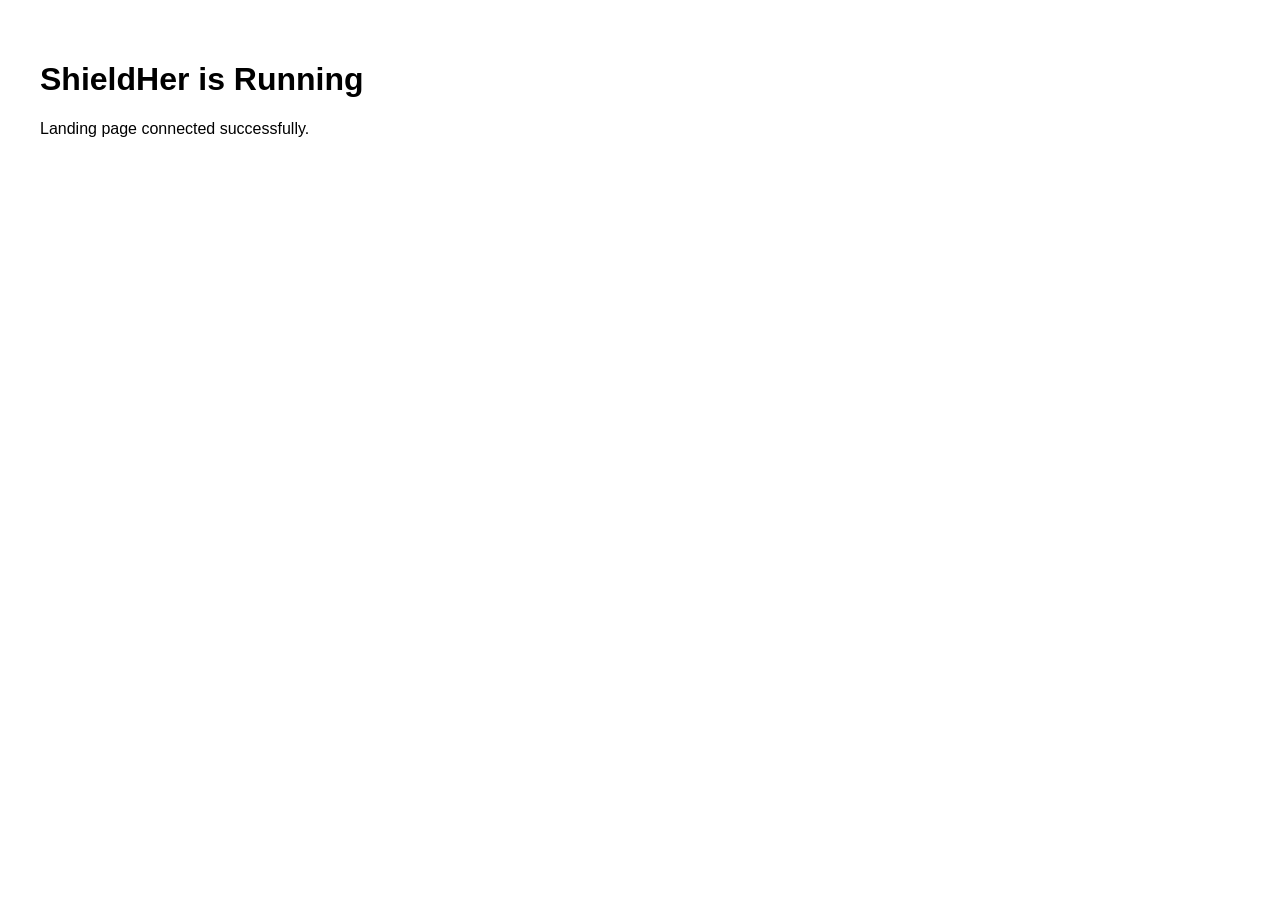
==== src/main/resources/static/index.html @ 0c0578a7 "SH-02: Fix PostgreSQL connection, configure public routes in SecurityConfig, and verify static front" ====
<!DOCTYPE html>
<html lang="en">
<head>
    <meta charset="UTF-8">
    <meta name="viewport" content="width=device-width, initial-scale=1.0">
    <title>ShieldHer</title>
</head>
<body style="font-family: sans-serif; padding: 2rem;">
<h1>ShieldHer is Running</h1>
<p>Landing page connected successfully.</p>
</body>
</html>
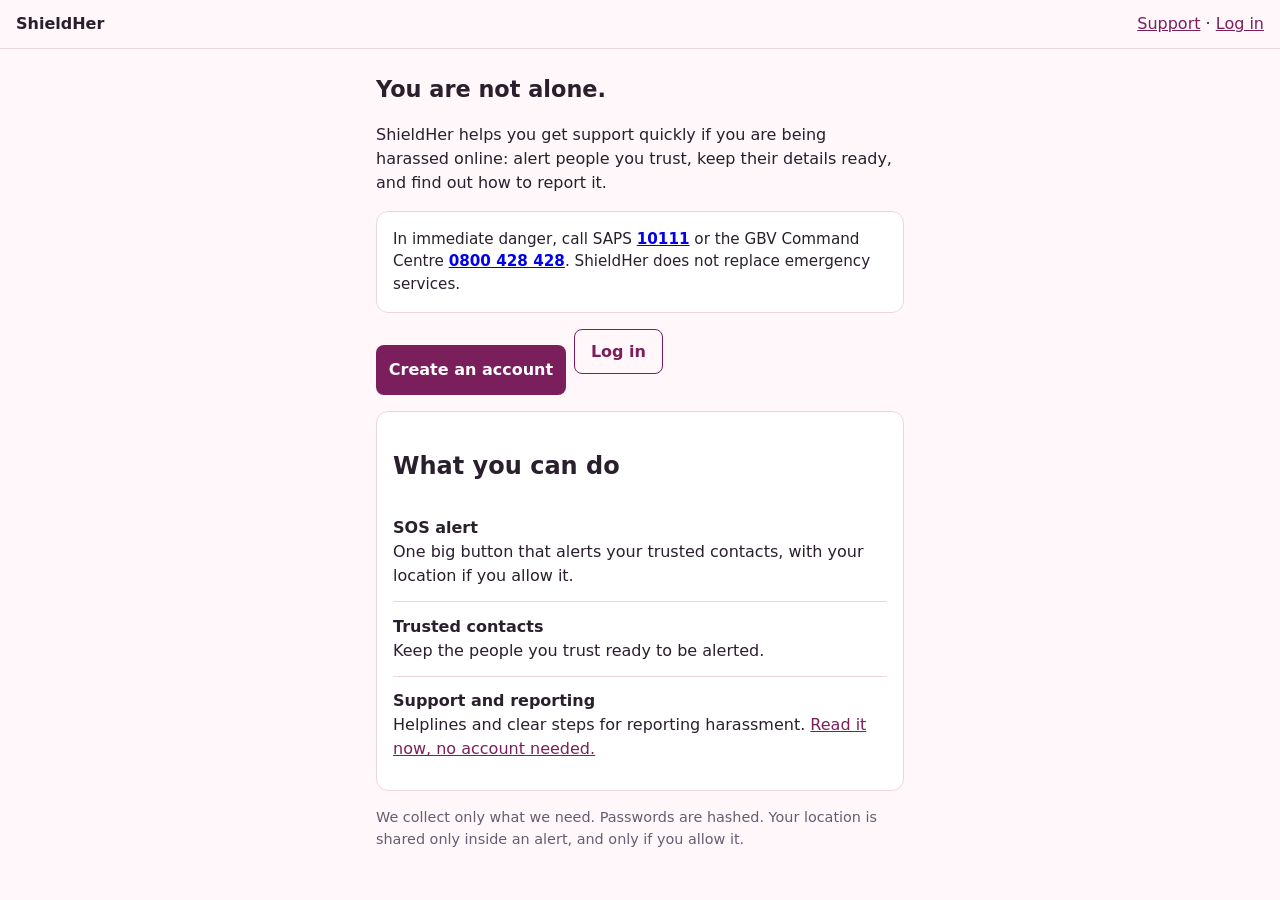
==== commit bd100991: "Add landing page and document resources endpoint" ====
--- a/src/main/resources/static/index.html
+++ b/src/main/resources/static/index.html
@@ -3,10 +3,43 @@
 <head>
     <meta charset="UTF-8">
     <meta name="viewport" content="width=device-width, initial-scale=1.0">
-    <title>ShieldHer</title>
+    <title>ShieldHer - Protecting her voice. Securing her digital world.</title>
+    <link rel="stylesheet" href="css/style.css">
 </head>
-<body style="font-family: sans-serif; padding: 2rem;">
-<h1>ShieldHer is Running</h1>
-<p>Landing page connected successfully.</p>
+<body>
+<header class="bar">
+    <strong>ShieldHer</strong>
+    <nav id="nav"><a href="resources.html">Support</a> &middot; <a href="login.html">Log in</a></nav>
+</header>
+<main>
+    <h1>You are not alone.</h1>
+    <p>ShieldHer helps you get support quickly if you are being harassed online: alert people you trust, keep their details ready, and find out how to report it.</p>
+
+    <p class="help card">In immediate danger, call SAPS <strong><a href="tel:10111">10111</a></strong> or the GBV Command Centre <strong><a href="tel:0800428428">0800 428 428</a></strong>. ShieldHer does not replace emergency services.</p>
+
+    <div class="actions" id="cta">
+        <a href="register.html"><button class="primary" type="button">Create an account</button></a>
+        <a href="login.html"><button class="secondary" type="button">Log in</button></a>
+    </div>
+
+    <section class="card">
+        <h2>What you can do</h2>
+        <ul class="contacts">
+            <li><span class="name">SOS alert</span><br>One big button that alerts your trusted contacts, with your location if you allow it.</li>
+            <li><span class="name">Trusted contacts</span><br>Keep the people you trust ready to be alerted.</li>
+            <li><span class="name">Support and reporting</span><br>Helplines and clear steps for reporting harassment. <a href="resources.html">Read it now, no account needed.</a></li>
+        </ul>
+    </section>
+
+    <p class="muted">We collect only what we need. Passwords are hashed. Your location is shared only inside an alert, and only if you allow it.</p>
+</main>
+<script src="js/api.js"></script>
+<script>
+  // Logged-in visitors go straight to the SOS screen.
+  if (getToken()) {
+    document.getElementById('nav').innerHTML = '<a href="dashboard.html">SOS</a> &middot; <a href="contacts.html">Contacts</a> &middot; <a href="resources.html">Support</a>';
+    document.getElementById('cta').innerHTML = '<a href="dashboard.html"><button class="primary" type="button">Go to SOS</button></a>';
+  }
+</script>
 </body>
-</html>+</html>
--- a/src/main/resources/static/css/style.css
+++ b/src/main/resources/static/css/style.css
@@ -0,0 +1,41 @@
+:root{--bg:#fff7f9;--fg:#2a1f2d;--muted:#6b5b70;--card:#fff;--line:#ead7de;--brand:#7a1f5c;--sos:#c4122f;--ok:#14663a;--warn:#8a5a00;--bad:#9b1c1c}
+@media (prefers-color-scheme:dark){:root{--bg:#1c1420;--fg:#f4e9f1;--muted:#bba9c0;--card:#281c2d;--line:#43304a;--brand:#e08cc4;--sos:#e0334f;--ok:#6fd49a;--warn:#f0c060;--bad:#ff8b8b}}
+*{box-sizing:border-box}
+body{margin:0;font-family:system-ui,-apple-system,"Segoe UI",sans-serif;background:var(--bg);color:var(--fg);line-height:1.5}
+main{max-width:560px;margin:0 auto;padding:1rem}
+header.bar{display:flex;justify-content:space-between;align-items:center;gap:.5rem;padding:.75rem 1rem;border-bottom:1px solid var(--line)}
+header.bar a,header.bar button{color:var(--brand);background:none;border:0;font:inherit;cursor:pointer;text-decoration:underline}
+h1{font-size:1.4rem;margin:.5rem 0}
+.card{background:var(--card);border:1px solid var(--line);border-radius:12px;padding:1rem;margin:1rem 0}
+label{display:block;margin:.75rem 0 .25rem;font-weight:600}
+input,textarea{width:100%;padding:.7rem;border:1px solid var(--line);border-radius:8px;font:inherit;background:var(--bg);color:var(--fg)}
+input[type=checkbox]{width:auto;margin-right:.5rem}
+.check{display:flex;align-items:flex-start;font-weight:400;margin:.75rem 0}
+button.primary{width:100%;margin-top:1rem;padding:.8rem;border:0;border-radius:8px;background:var(--brand);color:#fff;font:inherit;font-weight:600;cursor:pointer}
+button:disabled{opacity:.6;cursor:not-allowed}
+#sos-btn{display:block;width:min(70vw,260px);height:min(70vw,260px);margin:1rem auto;border-radius:50%;border:8px solid #fff;outline:4px solid var(--sos);background:var(--sos);color:#fff;font-size:2.4rem;font-weight:800;cursor:pointer;box-shadow:0 8px 24px rgba(196,18,47,.4)}
+#sos-btn:focus-visible{outline-offset:4px}
+.msg{padding:.75rem 1rem;border-radius:8px;margin:.75rem 0;border:1px solid var(--line);font-weight:600}
+.msg.ok{color:var(--ok);border-color:var(--ok)}
+.msg.warn{color:var(--warn);border-color:var(--warn)}
+.msg.bad{color:var(--bad);border-color:var(--bad)}
+.msg.info{color:var(--muted)}
+.msg small{display:block;font-weight:400;color:var(--muted);margin-top:.25rem}
+.field-error{color:var(--bad);font-size:.9rem;margin:.25rem 0 0}
+ul.alerts{list-style:none;margin:0;padding:0}
+ul.alerts li{padding:.6rem 0;border-top:1px solid var(--line)}
+ul.alerts li:first-child{border-top:0}
+.muted{color:var(--muted);font-size:.9rem}
+.badge{display:inline-block;padding:.1rem .5rem;border-radius:999px;border:1px solid currentColor;font-size:.8rem;font-weight:700}
+.badge.SENT{color:var(--ok)}.badge.FAILED{color:var(--bad)}.badge.NO_CONTACTS,.badge.PENDING{color:var(--warn)}
+.help{font-size:.95rem}
+button.secondary{padding:.6rem 1rem;border:1px solid var(--brand);border-radius:8px;background:none;color:var(--brand);font:inherit;font-weight:600;cursor:pointer}
+button.danger{padding:.6rem 1rem;border:1px solid var(--bad);border-radius:8px;background:none;color:var(--bad);font:inherit;font-weight:600;cursor:pointer}
+.actions{display:flex;gap:.5rem;flex-wrap:wrap;margin-top:.5rem}
+.actions.form{margin-top:1rem}.actions.form .primary{margin-top:0;flex:1}
+ul.contacts{list-style:none;margin:0;padding:0}
+ul.contacts li{padding:.8rem 0;border-top:1px solid var(--line)}
+ul.contacts li:first-child{border-top:0}
+ul.contacts .name{font-weight:700}
+ul.contacts a{color:var(--brand)}
+input[aria-invalid=true]{border-color:var(--bad)}
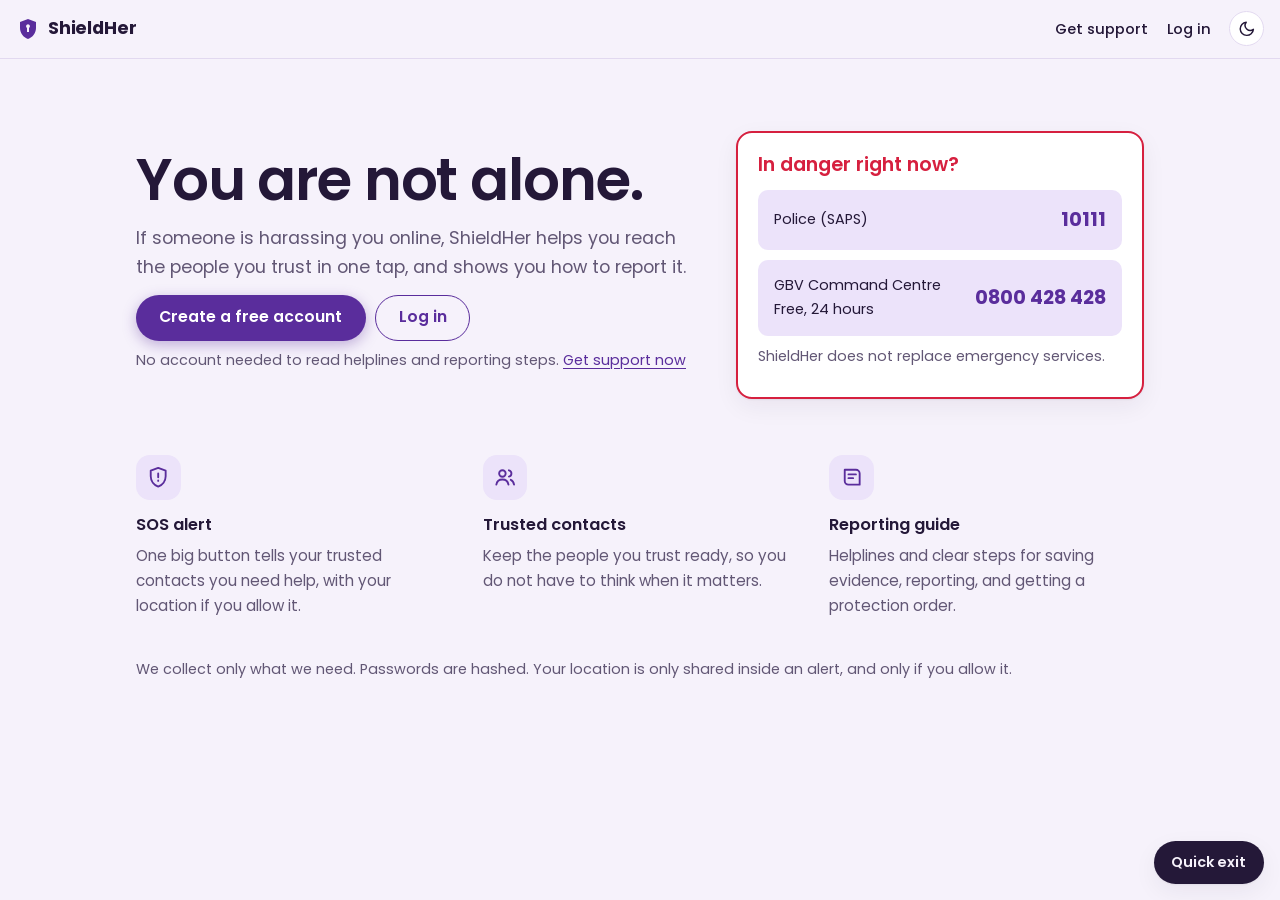
==== commit d5116435: "changes" ====
--- a/src/main/resources/static/index.html
+++ b/src/main/resources/static/index.html
@@ -5,40 +5,58 @@
     <meta name="viewport" content="width=device-width, initial-scale=1.0">
     <title>ShieldHer - Protecting her voice. Securing her digital world.</title>
     <link rel="stylesheet" href="css/style.css">
+    <script src="js/theme.js"></script>
 </head>
 <body>
 <header class="bar">
-    <strong>ShieldHer</strong>
-    <nav id="nav"><a href="resources.html">Support</a> &middot; <a href="login.html">Log in</a></nav>
+    <a class="brand" href="index.html">ShieldHer</a>
+    <nav id="nav"><a href="resources.html">Get support</a><a href="login.html">Log in</a></nav>
 </header>
-<main>
-    <h1>You are not alone.</h1>
-    <p>ShieldHer helps you get support quickly if you are being harassed online: alert people you trust, keep their details ready, and find out how to report it.</p>
-
-    <p class="help card">In immediate danger, call SAPS <strong><a href="tel:10111">10111</a></strong> or the GBV Command Centre <strong><a href="tel:0800428428">0800 428 428</a></strong>. ShieldHer does not replace emergency services.</p>
-
-    <div class="actions" id="cta">
-        <a href="register.html"><button class="primary" type="button">Create an account</button></a>
-        <a href="login.html"><button class="secondary" type="button">Log in</button></a>
-    </div>
-
-    <section class="card">
-        <h2>What you can do</h2>
-        <ul class="contacts">
-            <li><span class="name">SOS alert</span><br>One big button that alerts your trusted contacts, with your location if you allow it.</li>
-            <li><span class="name">Trusted contacts</span><br>Keep the people you trust ready to be alerted.</li>
-            <li><span class="name">Support and reporting</span><br>Helplines and clear steps for reporting harassment. <a href="resources.html">Read it now, no account needed.</a></li>
-        </ul>
+<main class="wide">
+    <section class="hero">
+        <div>
+            <h1>You are not alone.</h1>
+            <p class="lead">If someone is harassing you online, ShieldHer helps you reach the people you trust in one tap, and shows you how to report it.</p>
+            <div class="actions" id="cta">
+                <a class="btn primary" href="register.html">Create a free account</a>
+                <a class="btn secondary" href="login.html">Log in</a>
+            </div>
+            <p class="muted">No account needed to read helplines and reporting steps. <a href="resources.html">Get support now</a></p>
+        </div>
+        <aside class="card urgent" aria-labelledby="urgent-title">
+            <h2 id="urgent-title">In danger right now?</h2>
+            <a class="call" href="tel:10111"><span>Police (SAPS)</span><strong>10111</strong></a>
+            <a class="call" href="tel:0800428428"><span>GBV Command Centre<br>Free, 24 hours</span><strong>0800 428 428</strong></a>
+            <p class="muted">ShieldHer does not replace emergency services.</p>
+        </aside>
     </section>
 
-    <p class="muted">We collect only what we need. Passwords are hashed. Your location is shared only inside an alert, and only if you allow it.</p>
+    <section class="features" aria-label="What ShieldHer does">
+        <div class="feature">
+            <div class="ico"><svg viewBox="0 0 24 24" fill="none" stroke="currentColor" stroke-width="2" stroke-linecap="round" stroke-linejoin="round" aria-hidden="true"><path d="M12 2 4 5v6c0 5 3.4 9.4 8 11 4.6-1.6 8-6 8-11V5l-8-3Z"/><path d="M12 8v4M12 15.5v.5"/></svg></div>
+            <h3>SOS alert</h3>
+            <p>One big button tells your trusted contacts you need help, with your location if you allow it.</p>
+        </div>
+        <div class="feature">
+            <div class="ico"><svg viewBox="0 0 24 24" fill="none" stroke="currentColor" stroke-width="2" stroke-linecap="round" stroke-linejoin="round" aria-hidden="true"><circle cx="9" cy="8" r="3.5"/><path d="M2.5 20c.6-3.5 3.2-5.5 6.5-5.5s5.9 2 6.5 5.5"/><path d="M16 4.6a3.5 3.5 0 0 1 0 6.8M18 14.8c1.9.7 3 2.4 3.5 5.2"/></svg></div>
+            <h3>Trusted contacts</h3>
+            <p>Keep the people you trust ready, so you do not have to think when it matters.</p>
+        </div>
+        <div class="feature">
+            <div class="ico"><svg viewBox="0 0 24 24" fill="none" stroke="currentColor" stroke-width="2" stroke-linecap="round" stroke-linejoin="round" aria-hidden="true"><path d="M4 4h12a4 4 0 0 1 4 4v12H8a4 4 0 0 1-4-4V4Z"/><path d="M8 9h8M8 13h5"/></svg></div>
+            <h3>Reporting guide</h3>
+            <p>Helplines and clear steps for saving evidence, reporting, and getting a protection order.</p>
+        </div>
+    </section>
+
+    <p class="muted">We collect only what we need. Passwords are hashed. Your location is only shared inside an alert, and only if you allow it.</p>
 </main>
 <script src="js/api.js"></script>
 <script>
-  // Logged-in visitors go straight to the SOS screen.
+  // Logged-in visitors get shortcuts to the app.
   if (getToken()) {
-    document.getElementById('nav').innerHTML = '<a href="dashboard.html">SOS</a> &middot; <a href="contacts.html">Contacts</a> &middot; <a href="resources.html">Support</a>';
-    document.getElementById('cta').innerHTML = '<a href="dashboard.html"><button class="primary" type="button">Go to SOS</button></a>';
+    document.getElementById('nav').innerHTML = '<a href="dashboard.html">SOS</a><a href="contacts.html">Contacts</a><a href="resources.html">Support</a>';
+    document.getElementById('cta').innerHTML = '<a class="btn primary" href="dashboard.html">Go to SOS</a><a class="btn secondary" href="contacts.html">My contacts</a>';
   }
 </script>
 </body>
--- a/src/main/resources/static/css/style.css
+++ b/src/main/resources/static/css/style.css
@@ -1,41 +1,140 @@
-:root{--bg:#fff7f9;--fg:#2a1f2d;--muted:#6b5b70;--card:#fff;--line:#ead7de;--brand:#7a1f5c;--sos:#c4122f;--ok:#14663a;--warn:#8a5a00;--bad:#9b1c1c}
-@media (prefers-color-scheme:dark){:root{--bg:#1c1420;--fg:#f4e9f1;--muted:#bba9c0;--card:#281c2d;--line:#43304a;--brand:#e08cc4;--sos:#e0334f;--ok:#6fd49a;--warn:#f0c060;--bad:#ff8b8b}}
+@import url('https://fonts.googleapis.com/css2?family=Poppins:wght@400;500;600;700&display=swap');
+
+/* ---------- Tokens ---------- */
+:root{
+  --bg:#f6f2fb; --surface:#ffffff; --ink:#241838; --muted:#625775; --line:#e2d9f0;
+  --brand:#5a2d9c; --brand-ink:#ffffff; --brand-soft:#ece3fa;
+  --sos:#d6203f; --sos-ink:#ffffff;
+  --ok:#11693f; --warn:#8a5200; --bad:#a31d2e;
+  --shadow:0 1px 2px rgba(36,24,56,.06),0 8px 24px rgba(36,24,56,.06);
+  --radius:16px; --radius-sm:10px;
+  --font:'Poppins',system-ui,-apple-system,'Segoe UI',sans-serif;
+  color-scheme:light;
+}
+@media (prefers-color-scheme:dark){
+  :root:not([data-theme="light"]){
+    --bg:#150f20; --surface:#20172f; --ink:#f3edfb; --muted:#b7accb; --line:#382c4d;
+    --brand:#c9a9f7; --brand-ink:#1a0f2a; --brand-soft:#2e2145;
+    --sos:#ff5470; --sos-ink:#1a0610;
+    --ok:#6fd49a; --warn:#f0c060; --bad:#ff8b9a;
+    --shadow:0 1px 2px rgba(0,0,0,.3),0 8px 24px rgba(0,0,0,.25);
+    color-scheme:dark;
+  }
+}
+:root[data-theme="dark"]{
+  --bg:#150f20; --surface:#20172f; --ink:#f3edfb; --muted:#b7accb; --line:#382c4d;
+  --brand:#c9a9f7; --brand-ink:#1a0f2a; --brand-soft:#2e2145;
+  --sos:#ff5470; --sos-ink:#1a0610;
+  --ok:#6fd49a; --warn:#f0c060; --bad:#ff8b9a;
+  --shadow:0 1px 2px rgba(0,0,0,.3),0 8px 24px rgba(0,0,0,.25);
+  color-scheme:dark;
+}
+
+/* ---------- Base ---------- */
 *{box-sizing:border-box}
-body{margin:0;font-family:system-ui,-apple-system,"Segoe UI",sans-serif;background:var(--bg);color:var(--fg);line-height:1.5}
-main{max-width:560px;margin:0 auto;padding:1rem}
-header.bar{display:flex;justify-content:space-between;align-items:center;gap:.5rem;padding:.75rem 1rem;border-bottom:1px solid var(--line)}
-header.bar a,header.bar button{color:var(--brand);background:none;border:0;font:inherit;cursor:pointer;text-decoration:underline}
-h1{font-size:1.4rem;margin:.5rem 0}
-.card{background:var(--card);border:1px solid var(--line);border-radius:12px;padding:1rem;margin:1rem 0}
-label{display:block;margin:.75rem 0 .25rem;font-weight:600}
-input,textarea{width:100%;padding:.7rem;border:1px solid var(--line);border-radius:8px;font:inherit;background:var(--bg);color:var(--fg)}
-input[type=checkbox]{width:auto;margin-right:.5rem}
-.check{display:flex;align-items:flex-start;font-weight:400;margin:.75rem 0}
-button.primary{width:100%;margin-top:1rem;padding:.8rem;border:0;border-radius:8px;background:var(--brand);color:#fff;font:inherit;font-weight:600;cursor:pointer}
-button:disabled{opacity:.6;cursor:not-allowed}
-#sos-btn{display:block;width:min(70vw,260px);height:min(70vw,260px);margin:1rem auto;border-radius:50%;border:8px solid #fff;outline:4px solid var(--sos);background:var(--sos);color:#fff;font-size:2.4rem;font-weight:800;cursor:pointer;box-shadow:0 8px 24px rgba(196,18,47,.4)}
-#sos-btn:focus-visible{outline-offset:4px}
-.msg{padding:.75rem 1rem;border-radius:8px;margin:.75rem 0;border:1px solid var(--line);font-weight:600}
+html{-webkit-text-size-adjust:100%}
+body{margin:0;font-family:var(--font);font-size:1rem;line-height:1.65;background:var(--bg);color:var(--ink);min-height:100vh}
+main{max-width:680px;margin:0 auto;padding:1.5rem 1rem 5rem}
+main.wide{max-width:1040px}
+h1{font-size:clamp(1.7rem,4.5vw,2.4rem);line-height:1.2;letter-spacing:-.02em;font-weight:600;margin:.5rem 0 .75rem}
+h2{font-size:1.2rem;line-height:1.3;font-weight:600;margin:0 0 .75rem}
+h3{font-size:1.02rem;font-weight:600;margin:.75rem 0 .25rem}
+p{margin:.5rem 0}
+a{color:var(--brand);text-underline-offset:3px}
+a:hover{text-decoration-thickness:2px}
+.muted{color:var(--muted);font-size:.9rem}
+.lead{font-size:1.1rem;color:var(--muted);max-width:34em}
+:focus-visible{outline:3px solid var(--brand);outline-offset:3px;border-radius:6px}
+
+/* ---------- Header ---------- */
+header.bar{position:sticky;top:0;z-index:10;display:flex;justify-content:space-between;align-items:center;gap:.75rem;flex-wrap:wrap;padding:.7rem 1rem;background:color-mix(in srgb,var(--bg) 88%,transparent);backdrop-filter:blur(10px);border-bottom:1px solid var(--line)}
+header.bar nav{margin-left:auto;display:flex;align-items:center;gap:.25rem 1rem;flex-wrap:wrap;font-size:.92rem;font-weight:500}
+header.bar nav a{color:var(--ink);text-decoration:none;padding:.25rem .1rem}
+header.bar nav a:hover{color:var(--brand);text-decoration:underline}
+header.bar nav button{color:var(--ink);background:none;border:0;font:inherit;font-weight:500;cursor:pointer;padding:.25rem .1rem}
+header.bar nav button:hover{color:var(--brand);text-decoration:underline}
+.brand{display:inline-flex;align-items:center;gap:.5rem;font-weight:700;font-size:1.1rem;color:var(--ink);text-decoration:none;letter-spacing:-.01em}
+.brand::before{content:"";width:1.5rem;height:1.5rem;background:var(--brand);
+  -webkit-mask:url("data:image/svg+xml,%3Csvg xmlns='http://www.w3.org/2000/svg' viewBox='0 0 24 24'%3E%3Cpath d='M12 2 4 5v6c0 5 3.4 9.4 8 11 4.6-1.6 8-6 8-11V5l-8-3Zm0 5.2a2 2 0 0 1 1 3.7V15h-2v-4.1a2 2 0 0 1 1-3.7Z'/%3E%3C/svg%3E") center/contain no-repeat;
+  mask:url("data:image/svg+xml,%3Csvg xmlns='http://www.w3.org/2000/svg' viewBox='0 0 24 24'%3E%3Cpath d='M12 2 4 5v6c0 5 3.4 9.4 8 11 4.6-1.6 8-6 8-11V5l-8-3Zm0 5.2a2 2 0 0 1 1 3.7V15h-2v-4.1a2 2 0 0 1 1-3.7Z'/%3E%3C/svg%3E") center/contain no-repeat}
+header.bar .icon-btn{display:inline-grid;place-items:center;width:2.2rem;height:2.2rem;padding:0;border:1px solid var(--line);border-radius:50%;background:var(--surface);color:var(--ink);cursor:pointer;text-decoration:none}
+header.bar .icon-btn:hover{border-color:var(--brand);color:var(--brand);text-decoration:none}
+.icon-btn svg{width:1.1rem;height:1.1rem}
+
+/* ---------- Cards, forms ---------- */
+.card{background:var(--surface);border:1px solid var(--line);border-radius:var(--radius);padding:1.25rem;margin:1rem 0;box-shadow:var(--shadow)}
+label{display:block;margin:1rem 0 .3rem;font-weight:500;font-size:.92rem}
+input,textarea{width:100%;padding:.75rem .9rem;border:1.5px solid var(--line);border-radius:var(--radius-sm);font:inherit;background:var(--bg);color:var(--ink)}
+input:focus,textarea:focus{outline:none;border-color:var(--brand);box-shadow:0 0 0 3px color-mix(in srgb,var(--brand) 25%,transparent)}
+input::placeholder,textarea::placeholder{color:var(--muted);opacity:.8}
+input[type=checkbox]{width:1.15rem;height:1.15rem;margin:.2rem .6rem 0 0;accent-color:var(--brand);flex:none}
+input[aria-invalid=true]{border-color:var(--bad)}
+.check{display:flex;align-items:flex-start;font-weight:400;margin:1rem 0 0;font-size:.9rem}
+.field-error{color:var(--bad);font-size:.85rem;margin:.3rem 0 0;font-weight:500}
+
+/* ---------- Buttons ---------- */
+.btn,button.primary,button.secondary,button.danger{display:inline-flex;align-items:center;justify-content:center;gap:.5rem;min-height:2.9rem;padding:.65rem 1.4rem;border-radius:999px;border:1.5px solid transparent;font:inherit;font-weight:600;font-size:.98rem;line-height:1.2;text-decoration:none;cursor:pointer;transition:transform .12s ease,background-color .12s ease,box-shadow .12s ease}
+.btn.primary,button.primary{background:var(--brand);color:var(--brand-ink);box-shadow:0 4px 14px color-mix(in srgb,var(--brand) 35%,transparent)}
+.btn.primary:hover,button.primary:hover{transform:translateY(-1px);text-decoration:none}
+.btn.secondary,button.secondary{background:transparent;color:var(--brand);border-color:var(--brand)}
+.btn.secondary:hover,button.secondary:hover{background:var(--brand-soft);text-decoration:none}
+button.danger,.btn.danger{background:transparent;color:var(--bad);border-color:var(--bad)}
+button.danger:hover,.btn.danger:hover{background:color-mix(in srgb,var(--bad) 12%,transparent)}
+button:disabled{opacity:.55;cursor:not-allowed;transform:none}
+form button.primary{width:100%;margin-top:1.25rem}
+.actions{display:flex;gap:.6rem;flex-wrap:wrap;align-items:center;margin-top:.75rem}
+.actions.form{margin-top:1.25rem}
+.actions.form button.primary{width:auto;flex:1;margin-top:0}
+
+/* ---------- Messages, badges ---------- */
+.msg{padding:.8rem 1rem;border-radius:var(--radius-sm);margin:.9rem 0;border:1.5px solid var(--line);font-weight:500;background:var(--surface)}
 .msg.ok{color:var(--ok);border-color:var(--ok)}
 .msg.warn{color:var(--warn);border-color:var(--warn)}
 .msg.bad{color:var(--bad);border-color:var(--bad)}
 .msg.info{color:var(--muted)}
 .msg small{display:block;font-weight:400;color:var(--muted);margin-top:.25rem}
-.field-error{color:var(--bad);font-size:.9rem;margin:.25rem 0 0}
-ul.alerts{list-style:none;margin:0;padding:0}
-ul.alerts li{padding:.6rem 0;border-top:1px solid var(--line)}
-ul.alerts li:first-child{border-top:0}
-.muted{color:var(--muted);font-size:.9rem}
-.badge{display:inline-block;padding:.1rem .5rem;border-radius:999px;border:1px solid currentColor;font-size:.8rem;font-weight:700}
+.badge{display:inline-block;padding:.05rem .65rem;border-radius:999px;border:1.5px solid currentColor;font-size:.78rem;font-weight:600}
 .badge.SENT{color:var(--ok)}.badge.FAILED{color:var(--bad)}.badge.NO_CONTACTS,.badge.PENDING{color:var(--warn)}
-.help{font-size:.95rem}
-button.secondary{padding:.6rem 1rem;border:1px solid var(--brand);border-radius:8px;background:none;color:var(--brand);font:inherit;font-weight:600;cursor:pointer}
-button.danger{padding:.6rem 1rem;border:1px solid var(--bad);border-radius:8px;background:none;color:var(--bad);font:inherit;font-weight:600;cursor:pointer}
-.actions{display:flex;gap:.5rem;flex-wrap:wrap;margin-top:.5rem}
-.actions.form{margin-top:1rem}.actions.form .primary{margin-top:0;flex:1}
-ul.contacts{list-style:none;margin:0;padding:0}
-ul.contacts li{padding:.8rem 0;border-top:1px solid var(--line)}
-ul.contacts li:first-child{border-top:0}
-ul.contacts .name{font-weight:700}
-ul.contacts a{color:var(--brand)}
-input[aria-invalid=true]{border-color:var(--bad)}
+.help{font-size:.92rem;background:var(--brand-soft);border-color:transparent;box-shadow:none}
+
+/* ---------- Lists ---------- */
+ul.alerts,ul.contacts{list-style:none;margin:0;padding:0}
+ul.alerts li,ul.contacts li{padding:.9rem 0;border-top:1px solid var(--line)}
+ul.alerts li:first-child,ul.contacts li:first-child{border-top:0;padding-top:.1rem}
+ul.contacts .name{font-weight:600}
+
+/* ---------- SOS button ---------- */
+#sos-btn{position:relative;display:block;width:min(62vw,230px);aspect-ratio:1;margin:2rem auto 2.25rem;border-radius:50%;border:0;background:radial-gradient(circle at 35% 30%,color-mix(in srgb,var(--sos) 80%,#fff),var(--sos) 65%);color:var(--sos-ink);font:inherit;font-size:2.4rem;font-weight:700;letter-spacing:.04em;cursor:pointer;
+  box-shadow:0 0 0 14px color-mix(in srgb,var(--sos) 16%,transparent),0 0 0 30px color-mix(in srgb,var(--sos) 8%,transparent),0 12px 30px color-mix(in srgb,var(--sos) 40%,transparent);transition:transform .12s ease}
+#sos-btn:hover{transform:scale(1.02)}
+#sos-btn:active{transform:scale(.97)}
+#sos-btn:focus-visible{outline:4px solid var(--ink);outline-offset:10px}
+@media (prefers-reduced-motion:no-preference){
+  #sos-btn:not(:disabled){animation:ring 3.2s ease-in-out infinite}
+  @keyframes ring{50%{box-shadow:0 0 0 18px color-mix(in srgb,var(--sos) 18%,transparent),0 0 0 38px color-mix(in srgb,var(--sos) 6%,transparent),0 12px 30px color-mix(in srgb,var(--sos) 40%,transparent)}}
+}
+
+/* ---------- Landing ---------- */
+.hero{display:grid;gap:2rem;align-items:center;padding:1.5rem 0 1rem}
+@media (min-width:860px){.hero{grid-template-columns:1.15fr .85fr;gap:3rem;padding-top:3rem}}
+.hero h1{font-size:clamp(2.2rem,6vw,3.6rem);line-height:1.1;margin-top:0}
+.urgent{border:2px solid var(--sos);margin:0}
+.urgent h2{color:var(--sos)}
+.call{display:flex;justify-content:space-between;align-items:center;gap:1rem;padding:.9rem 1rem;margin:.6rem 0;border-radius:var(--radius-sm);background:var(--brand-soft);color:var(--ink);text-decoration:none;font-size:.9rem}
+.call strong{font-size:1.2rem;color:var(--brand);white-space:nowrap}
+.call:hover{outline:2px solid var(--brand)}
+.features{display:grid;gap:1.25rem;margin:2.5rem 0 2.5rem}
+@media (min-width:760px){.features{grid-template-columns:repeat(3,1fr);gap:2rem}}
+.feature .ico{display:grid;place-items:center;width:2.8rem;height:2.8rem;border-radius:14px;background:var(--brand-soft);color:var(--brand);margin-bottom:.5rem}
+.feature .ico svg{width:1.4rem;height:1.4rem}
+.feature p{color:var(--muted);font-size:.95rem;margin:0}
+
+/* ---------- Auth ---------- */
+.auth{max-width:440px}
+.auth .card{margin-top:1rem}
+
+/* ---------- Quick exit ---------- */
+.quick-exit{position:fixed;right:1rem;bottom:1rem;z-index:20;padding:.6rem 1.1rem;border-radius:999px;border:0;background:var(--ink);color:var(--bg);font:inherit;font-weight:600;font-size:.9rem;cursor:pointer;box-shadow:var(--shadow)}
+.quick-exit:hover{background:var(--bad);color:#fff}
+
+[hidden]{display:none !important}
